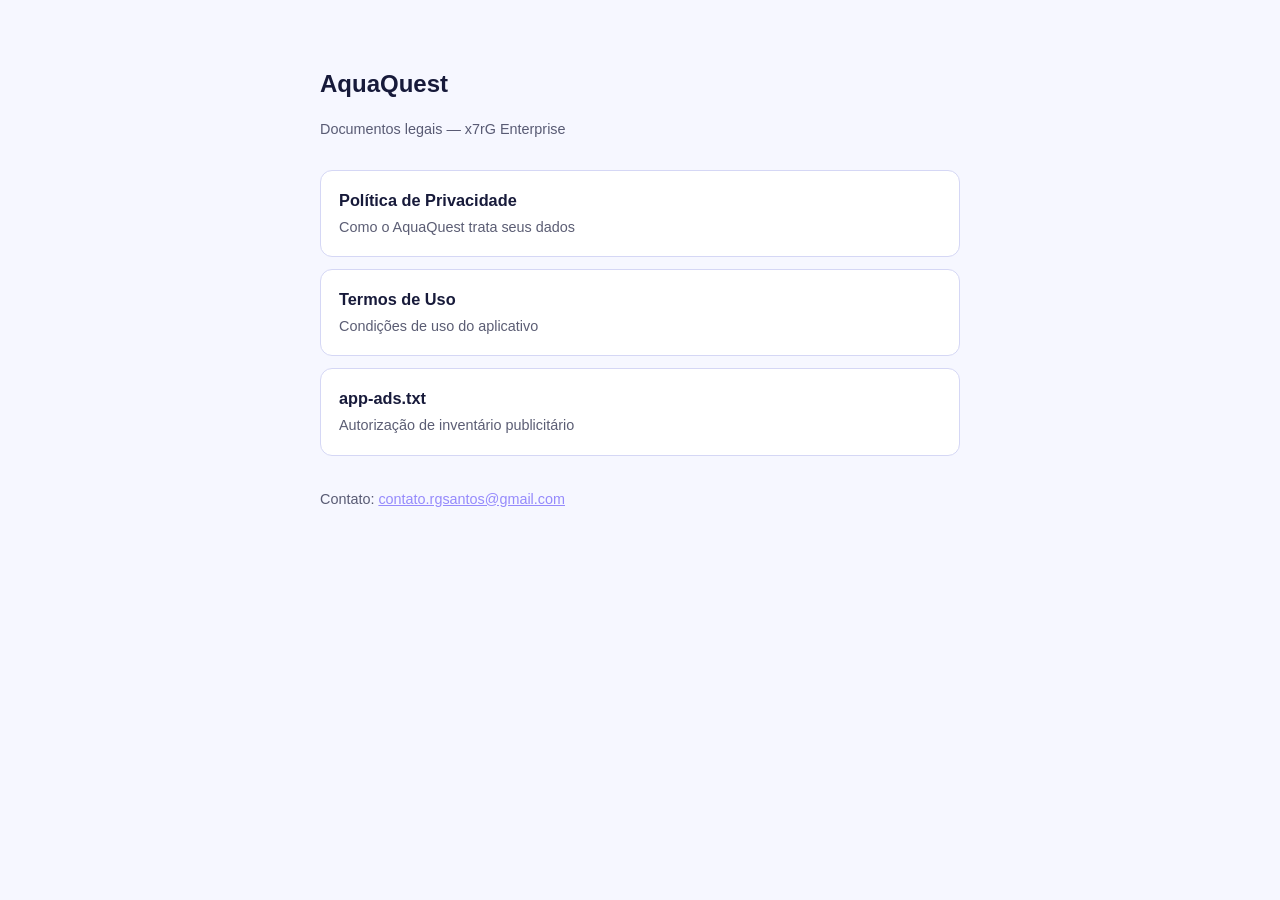
==== index.html @ 5d5340a4 "AquaQuest legal docs: privacy policy, terms of use, app-ads.txt" ====
<!doctype html>
<html lang="pt-BR">
<head>
<meta charset="utf-8" />
<meta name="viewport" content="width=device-width, initial-scale=1" />
<title>x7rG Enterprise — AquaQuest</title>
<style>
  :root { color-scheme: light dark; }
  body {
    font-family: -apple-system, BlinkMacSystemFont, "Segoe UI", Roboto, Helvetica, Arial, sans-serif;
    line-height: 1.65; max-width: 640px; margin: 0 auto; padding: 48px 20px 80px;
    color: #171A3A; background: #F6F7FF;
  }
  @media (prefers-color-scheme: dark) {
    body { color: #E8E9F5; background: #12132A; }
    a { color: #9F93FF; }
    .card { background: #1E1F3D; border-color: #33356A; }
  }
  h1 { font-size: 1.5rem; margin-bottom: 4px; }
  .meta { opacity: .7; font-size: .9rem; margin-bottom: 28px; }
  a { color: #6D5DFB; }
  .card {
    display: block; background: #fff; border: 1px solid #D5D7F5; border-radius: 12px;
    padding: 16px 18px; margin: 12px 0; text-decoration: none; color: inherit;
  }
  .card b { display: block; font-size: 1.02rem; }
  .card span { opacity: .7; font-size: .9rem; }
</style>
</head>
<body>
  <h1>AquaQuest</h1>
  <p class="meta">Documentos legais — x7rG Enterprise</p>

  <a class="card" href="./privacy-policy.html">
    <b>Política de Privacidade</b>
    <span>Como o AquaQuest trata seus dados</span>
  </a>
  <a class="card" href="./terms-of-use.html">
    <b>Termos de Uso</b>
    <span>Condições de uso do aplicativo</span>
  </a>
  <a class="card" href="./app-ads.txt">
    <b>app-ads.txt</b>
    <span>Autorização de inventário publicitário</span>
  </a>

  <p class="meta" style="margin-top:32px">
    Contato: <a href="mailto:contato.rgsantos@gmail.com">contato.rgsantos@gmail.com</a>
  </p>
</body>
</html>
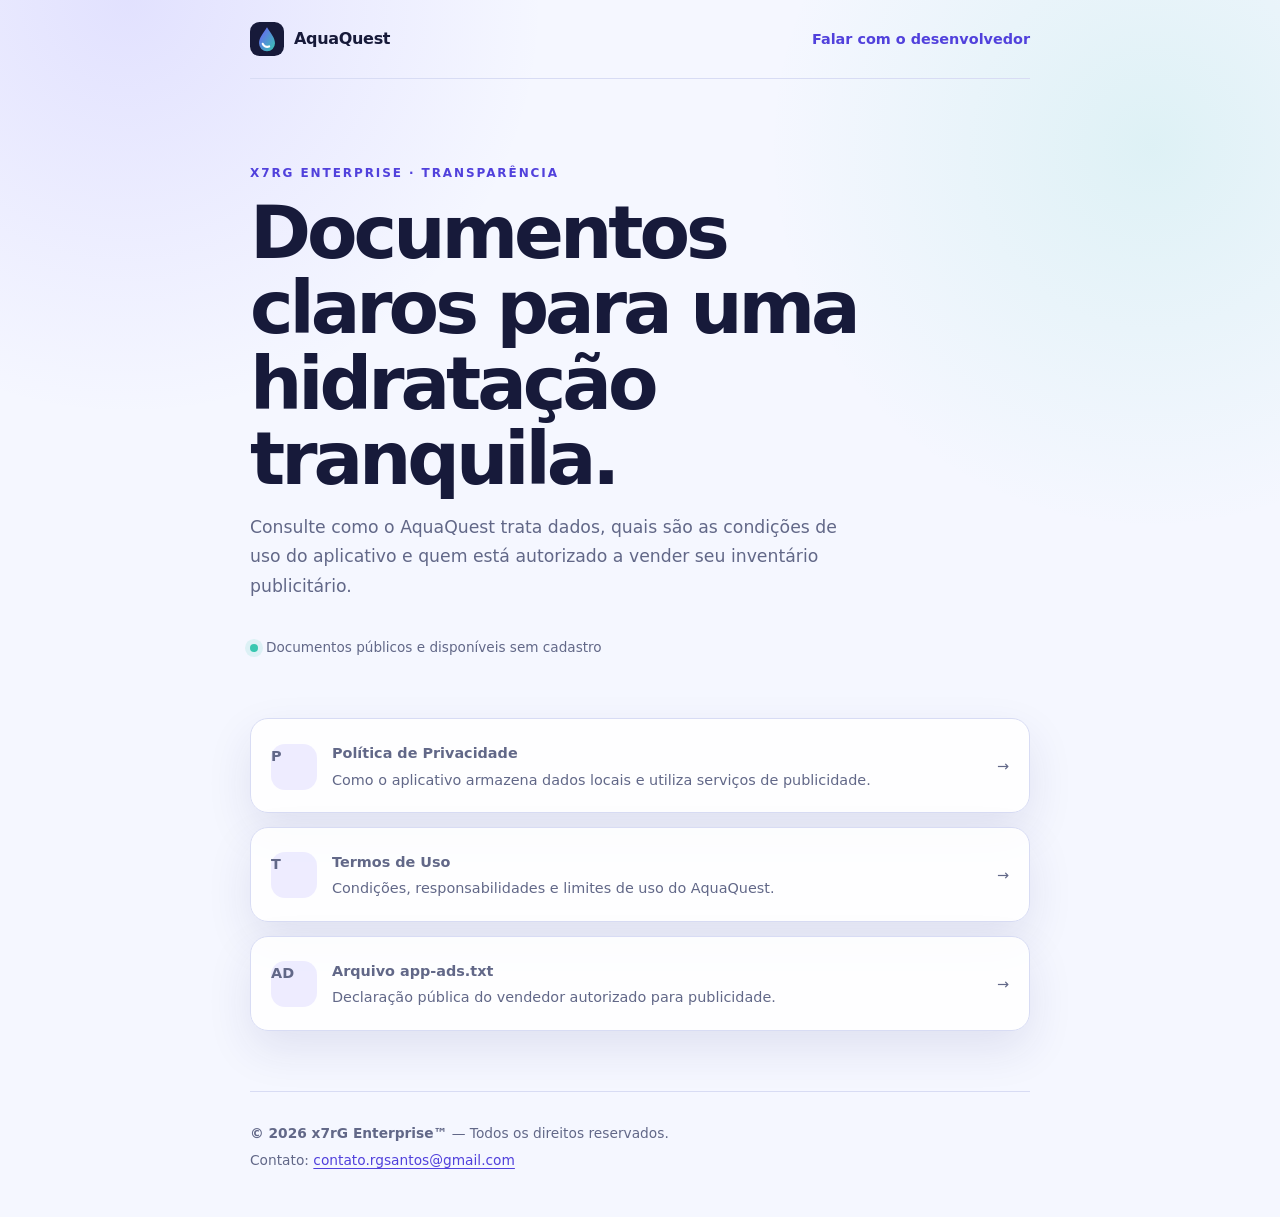
==== commit 9c221705: "Aprimora central de documentos do AquaQuest" ====
--- a/index.html
+++ b/index.html
@@ -1,51 +1,60 @@
 <!doctype html>
 <html lang="pt-BR">
 <head>
-<meta charset="utf-8" />
-<meta name="viewport" content="width=device-width, initial-scale=1" />
-<title>x7rG Enterprise — AquaQuest</title>
-<style>
-  :root { color-scheme: light dark; }
-  body {
-    font-family: -apple-system, BlinkMacSystemFont, "Segoe UI", Roboto, Helvetica, Arial, sans-serif;
-    line-height: 1.65; max-width: 640px; margin: 0 auto; padding: 48px 20px 80px;
-    color: #171A3A; background: #F6F7FF;
-  }
-  @media (prefers-color-scheme: dark) {
-    body { color: #E8E9F5; background: #12132A; }
-    a { color: #9F93FF; }
-    .card { background: #1E1F3D; border-color: #33356A; }
-  }
-  h1 { font-size: 1.5rem; margin-bottom: 4px; }
-  .meta { opacity: .7; font-size: .9rem; margin-bottom: 28px; }
-  a { color: #6D5DFB; }
-  .card {
-    display: block; background: #fff; border: 1px solid #D5D7F5; border-radius: 12px;
-    padding: 16px 18px; margin: 12px 0; text-decoration: none; color: inherit;
-  }
-  .card b { display: block; font-size: 1.02rem; }
-  .card span { opacity: .7; font-size: .9rem; }
-</style>
+  <meta charset="utf-8" />
+  <meta name="viewport" content="width=device-width, initial-scale=1" />
+  <meta name="description" content="Central pública de documentos legais, privacidade e publicidade do aplicativo AquaQuest." />
+  <meta name="theme-color" content="#171a3a" />
+  <meta property="og:title" content="AquaQuest — Documentos e transparência" />
+  <meta property="og:description" content="Consulte a Política de Privacidade, os Termos de Uso e as informações de publicidade do AquaQuest." />
+  <meta property="og:type" content="website" />
+  <meta property="og:url" content="https://xx7rg.github.io/" />
+  <link rel="canonical" href="https://xx7rg.github.io/" />
+  <link rel="icon" href="./favicon.svg" type="image/svg+xml" />
+  <link rel="stylesheet" href="./styles.css" />
+  <title>AquaQuest — Documentos e transparência</title>
 </head>
 <body>
-  <h1>AquaQuest</h1>
-  <p class="meta">Documentos legais — x7rG Enterprise</p>
+  <div class="container">
+    <header class="site-header">
+      <a class="brand" href="./" aria-label="Página inicial do AquaQuest">
+        <img src="./favicon.svg" alt="" width="34" height="34" />
+        <span>AquaQuest</span>
+      </a>
+      <a class="back-link" href="mailto:contato.rgsantos@gmail.com">Falar com o desenvolvedor</a>
+    </header>
 
-  <a class="card" href="./privacy-policy.html">
-    <b>Política de Privacidade</b>
-    <span>Como o AquaQuest trata seus dados</span>
-  </a>
-  <a class="card" href="./terms-of-use.html">
-    <b>Termos de Uso</b>
-    <span>Condições de uso do aplicativo</span>
-  </a>
-  <a class="card" href="./app-ads.txt">
-    <b>app-ads.txt</b>
-    <span>Autorização de inventário publicitário</span>
-  </a>
+    <main>
+      <section class="hero">
+        <p class="eyebrow">x7rG Enterprise · Transparência</p>
+        <h1>Documentos claros para uma hidratação tranquila.</h1>
+        <p class="hero-copy">Consulte como o AquaQuest trata dados, quais são as condições de uso do aplicativo e quem está autorizado a vender seu inventário publicitário.</p>
+        <span class="status">Documentos públicos e disponíveis sem cadastro</span>
+      </section>
 
-  <p class="meta" style="margin-top:32px">
-    Contato: <a href="mailto:contato.rgsantos@gmail.com">contato.rgsantos@gmail.com</a>
-  </p>
+      <nav class="card-grid" aria-label="Documentos do AquaQuest">
+        <a class="card" href="./privacy-policy.html">
+          <span class="card-icon" aria-hidden="true">P</span>
+          <span><b>Política de Privacidade</b><span>Como o aplicativo armazena dados locais e utiliza serviços de publicidade.</span></span>
+          <span class="card-arrow" aria-hidden="true">→</span>
+        </a>
+        <a class="card" href="./terms-of-use.html">
+          <span class="card-icon" aria-hidden="true">T</span>
+          <span><b>Termos de Uso</b><span>Condições, responsabilidades e limites de uso do AquaQuest.</span></span>
+          <span class="card-arrow" aria-hidden="true">→</span>
+        </a>
+        <a class="card" href="./app-ads.txt">
+          <span class="card-icon" aria-hidden="true">AD</span>
+          <span><b>Arquivo app-ads.txt</b><span>Declaração pública do vendedor autorizado para publicidade.</span></span>
+          <span class="card-arrow" aria-hidden="true">→</span>
+        </a>
+      </nav>
+    </main>
+
+    <footer class="site-footer">
+      <p><strong>© 2026 x7rG Enterprise™</strong> — Todos os direitos reservados.</p>
+      <p>Contato: <a href="mailto:contato.rgsantos@gmail.com">contato.rgsantos@gmail.com</a></p>
+    </footer>
+  </div>
 </body>
 </html>
--- a/styles.css
+++ b/styles.css
@@ -0,0 +1,82 @@
+:root {
+  color-scheme: light dark;
+  --bg: #f5f7ff;
+  --surface: rgba(255, 255, 255, 0.88);
+  --surface-strong: #ffffff;
+  --text: #171a3a;
+  --muted: #626888;
+  --line: #d8dcf4;
+  --brand: #6d5dfb;
+  --brand-strong: #5141dc;
+  --accent: #38c7b0;
+  --shadow: 0 18px 45px rgba(43, 39, 117, 0.1);
+}
+
+* { box-sizing: border-box; }
+html { scroll-behavior: smooth; }
+body {
+  margin: 0;
+  min-height: 100vh;
+  font-family: Inter, ui-sans-serif, system-ui, -apple-system, BlinkMacSystemFont, "Segoe UI", sans-serif;
+  line-height: 1.7;
+  color: var(--text);
+  background:
+    radial-gradient(circle at 10% 0%, rgba(109, 93, 251, 0.14), transparent 26rem),
+    radial-gradient(circle at 90% 12%, rgba(56, 199, 176, 0.12), transparent 24rem),
+    var(--bg);
+}
+a { color: var(--brand-strong); text-underline-offset: 3px; }
+a:hover { text-decoration-thickness: 2px; }
+.container { width: min(100% - 40px, 780px); margin-inline: auto; }
+.site-header {
+  display: flex; align-items: center; justify-content: space-between; gap: 20px;
+  padding: 22px 0; border-bottom: 1px solid var(--line);
+}
+.brand { display: inline-flex; align-items: center; gap: 10px; color: var(--text); font-weight: 800; text-decoration: none; letter-spacing: -.02em; }
+.brand img { width: 34px; height: 34px; }
+.back-link { font-size: .9rem; font-weight: 700; text-decoration: none; }
+.hero { padding: 72px 0 36px; }
+.eyebrow { color: var(--brand-strong); font-size: .75rem; font-weight: 800; letter-spacing: .16em; text-transform: uppercase; }
+h1 { max-width: 680px; margin: 8px 0 14px; font-size: clamp(2.25rem, 7vw, 4.6rem); line-height: 1.02; letter-spacing: -.055em; }
+.hero-copy { max-width: 620px; color: var(--muted); font-size: 1.08rem; }
+.status { display: inline-flex; align-items: center; gap: 8px; margin-top: 18px; color: var(--muted); font-size: .85rem; }
+.status::before { content: ""; width: 8px; height: 8px; border-radius: 50%; background: var(--accent); box-shadow: 0 0 0 5px rgba(56, 199, 176, .13); }
+.card-grid { display: grid; gap: 14px; margin: 22px 0 60px; }
+.card {
+  display: grid; grid-template-columns: 46px 1fr auto; align-items: center; gap: 15px;
+  padding: 20px; color: inherit; text-decoration: none; border: 1px solid var(--line);
+  border-radius: 18px; background: var(--surface); box-shadow: var(--shadow);
+  transition: transform .18s ease, border-color .18s ease, box-shadow .18s ease;
+}
+.card:hover { transform: translateY(-3px); border-color: var(--brand); box-shadow: 0 22px 50px rgba(43, 39, 117, .16); }
+.card-icon { display: grid; place-items: center; width: 46px; height: 46px; border-radius: 14px; background: rgba(109, 93, 251, .11); color: var(--brand-strong); font-weight: 900; }
+.card b, .card span { display: block; }
+.card span { margin-top: 2px; color: var(--muted); font-size: .9rem; }
+.card-arrow { color: var(--brand-strong); font-size: 1.25rem; }
+.document { padding: 48px 0 72px; }
+.document h1 { font-size: clamp(2.1rem, 6vw, 3.6rem); }
+.document h2 { margin-top: 42px; padding-top: 5px; font-size: 1.25rem; letter-spacing: -.02em; }
+.document p, .document li { color: var(--muted); }
+.document strong { color: var(--text); }
+.meta { color: var(--muted); font-size: .9rem; }
+.notice { padding: 16px 18px; margin: 24px 0; border: 1px solid var(--line); border-left: 4px solid var(--brand); border-radius: 12px; background: var(--surface); font-size: .92rem; }
+code { padding: 2px 6px; border-radius: 5px; background: rgba(109, 93, 251, .09); }
+ul { padding-left: 24px; }
+.site-footer { padding: 26px 0 40px; border-top: 1px solid var(--line); color: var(--muted); font-size: .86rem; }
+.site-footer p { margin: 4px 0; }
+
+@media (prefers-color-scheme: dark) {
+  :root { --bg: #101126; --surface: rgba(28, 30, 62, .9); --surface-strong: #1c1e3e; --text: #f2f2fb; --muted: #b1b4d0; --line: #343762; --brand: #a89fff; --brand-strong: #bcb5ff; --accent: #55dcc7; --shadow: 0 18px 45px rgba(0, 0, 0, .2); }
+}
+@media (max-width: 560px) {
+  .container { width: min(100% - 28px, 780px); }
+  .site-header { align-items: flex-start; }
+  .back-link { text-align: right; }
+  .hero { padding-top: 48px; }
+  .card { grid-template-columns: 42px 1fr; }
+  .card-arrow { display: none; }
+}
+@media (prefers-reduced-motion: reduce) {
+  html { scroll-behavior: auto; }
+  .card { transition: none; }
+}
